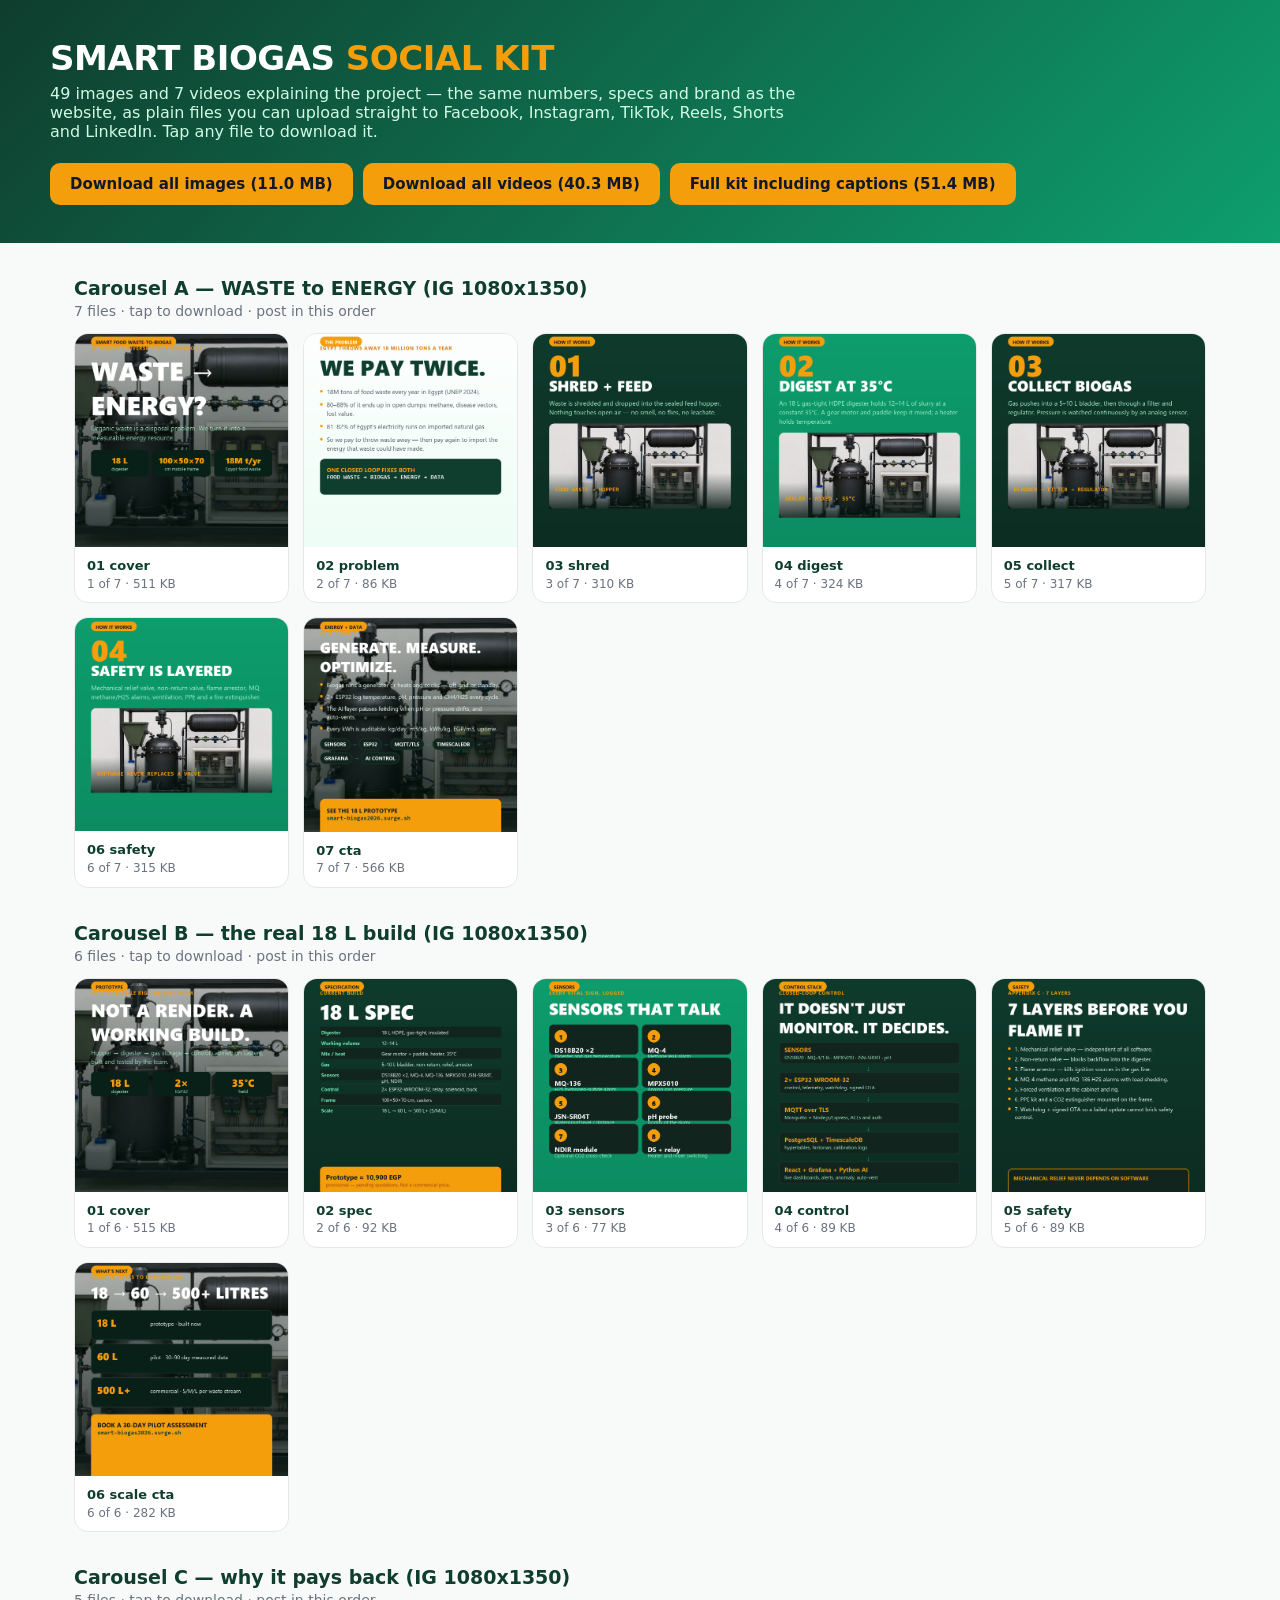
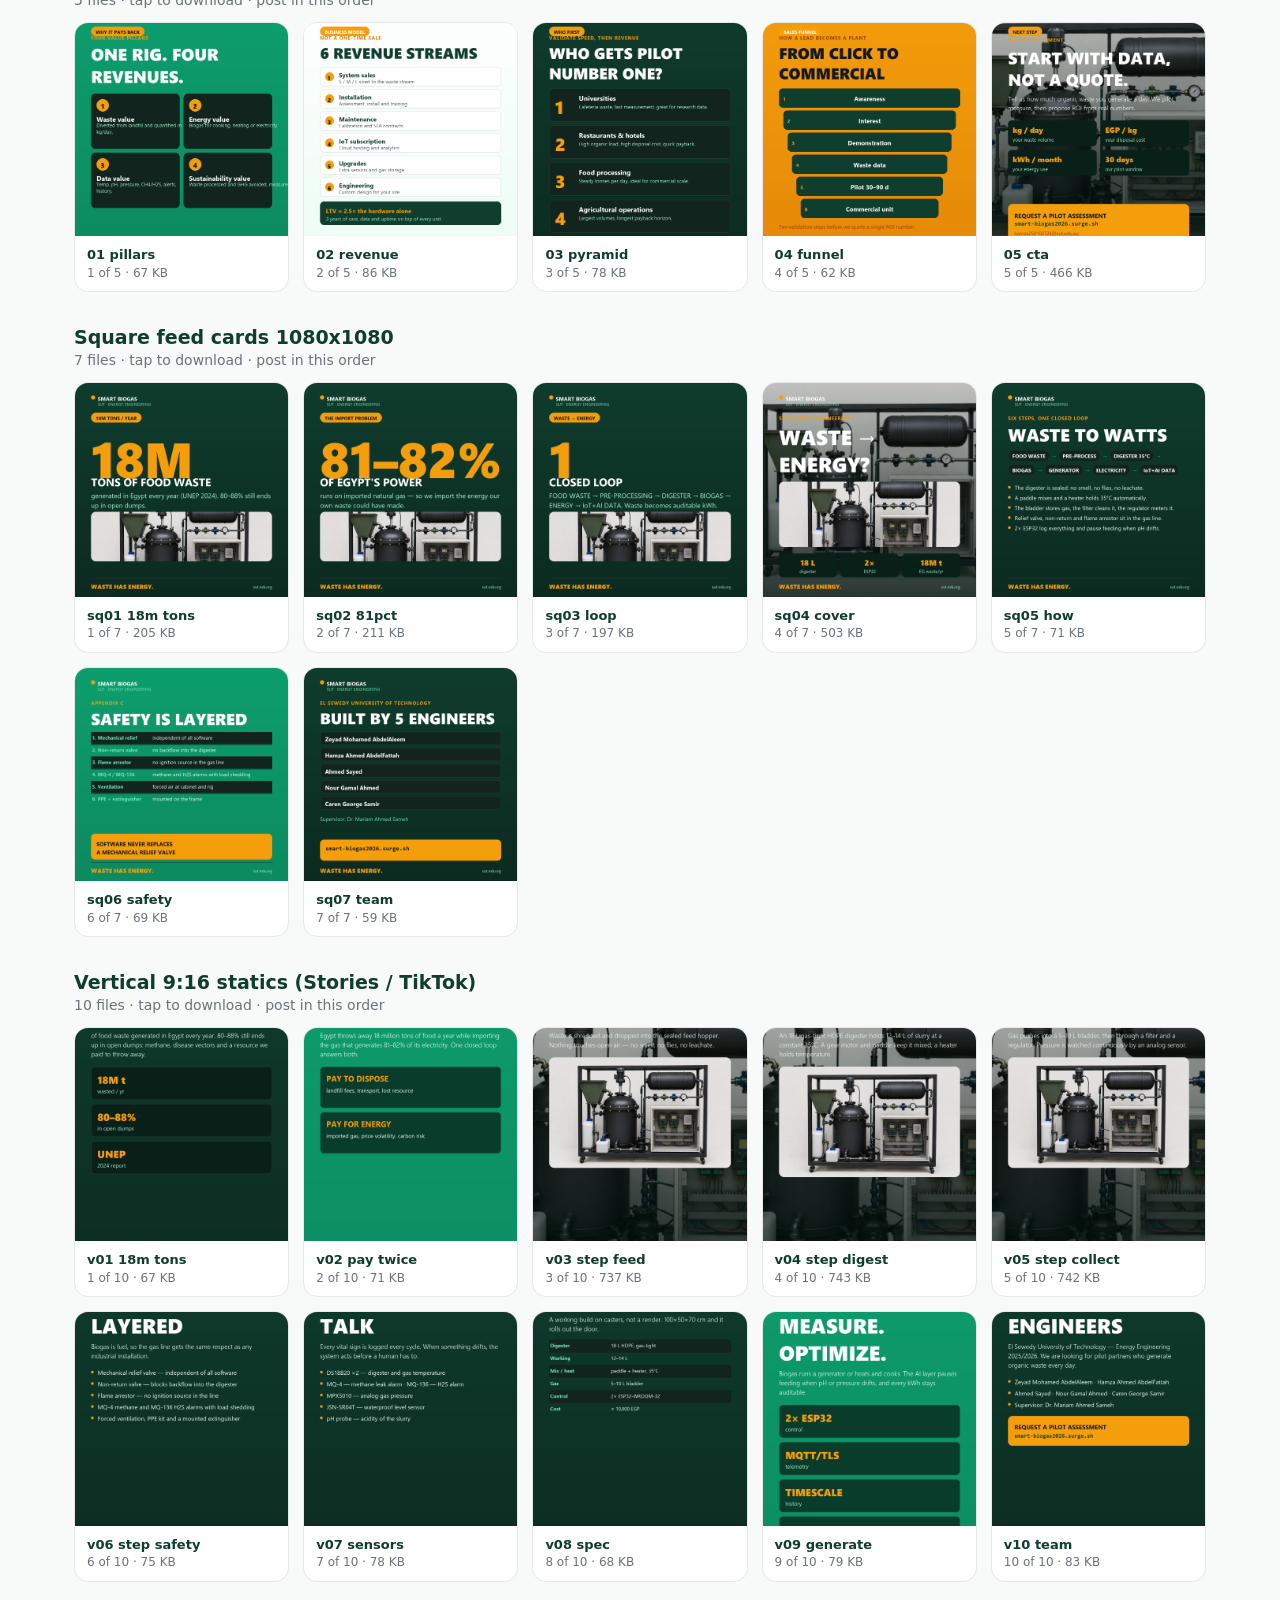
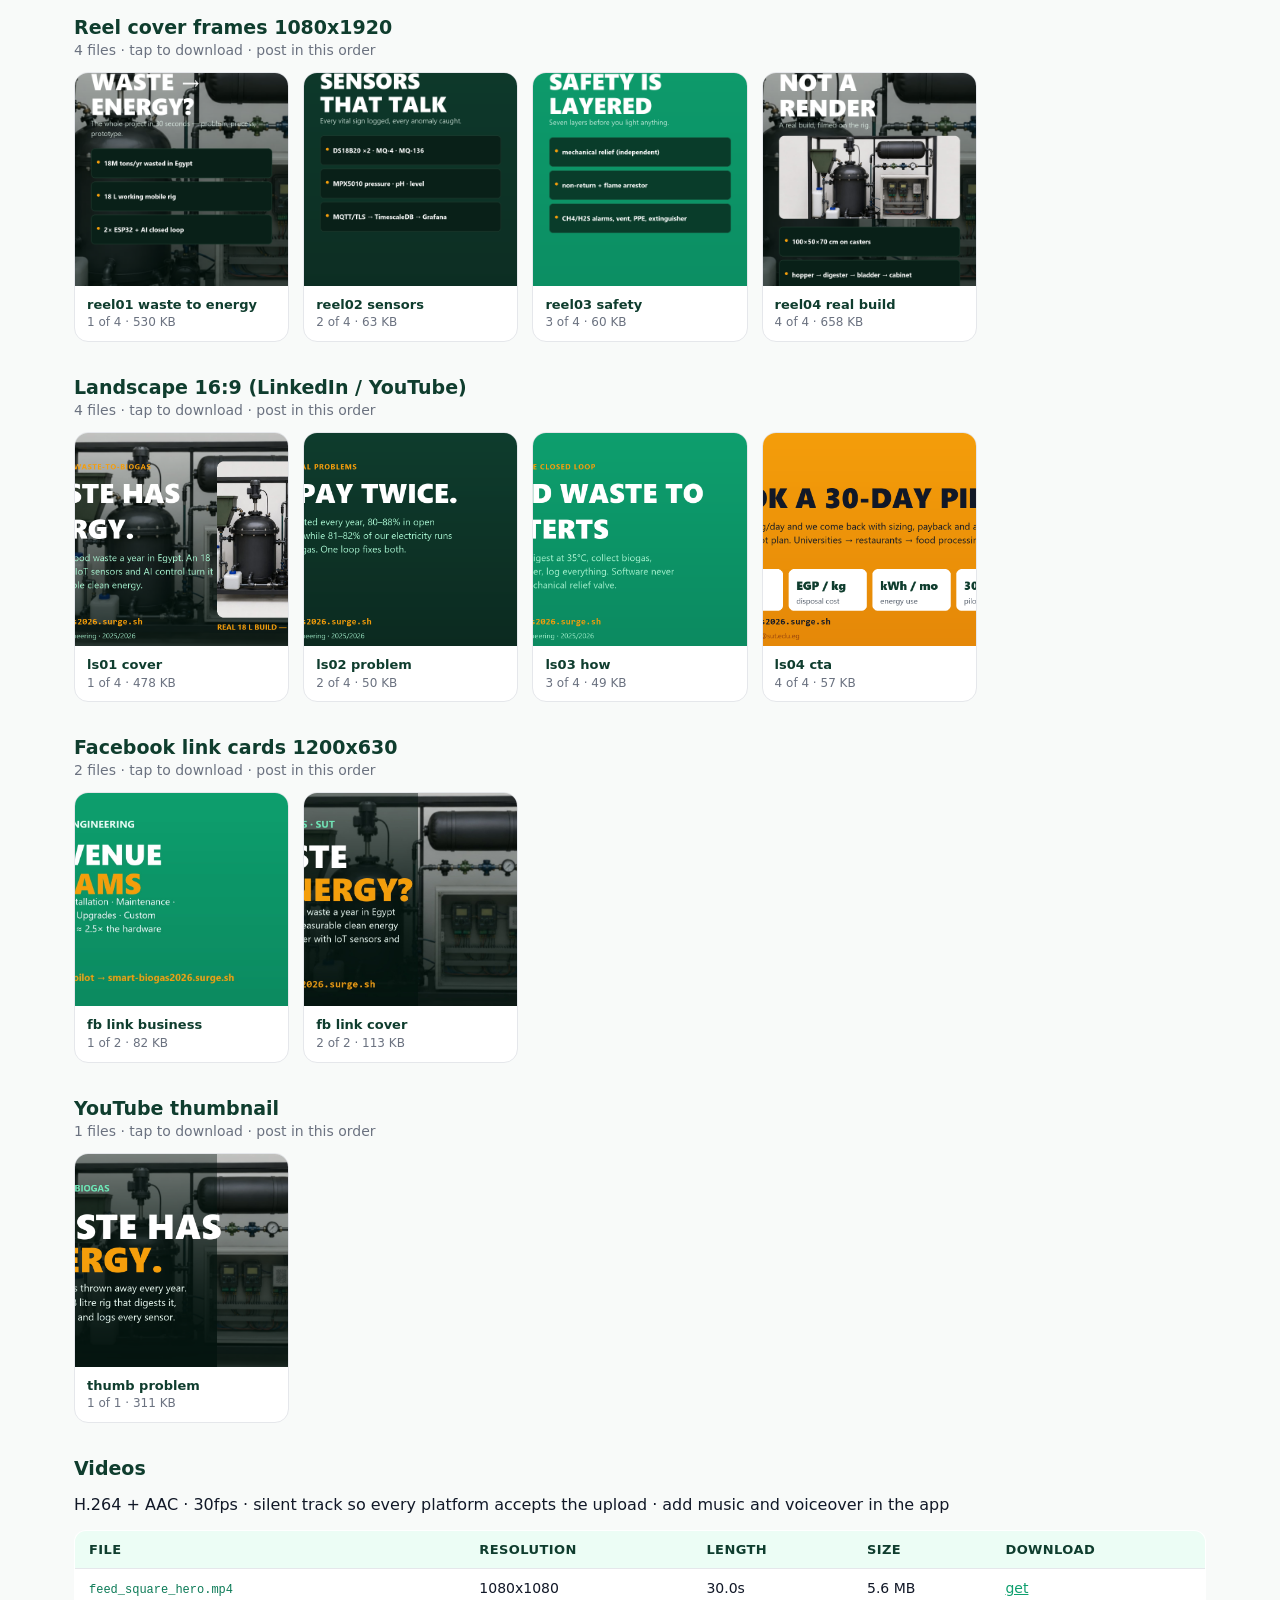
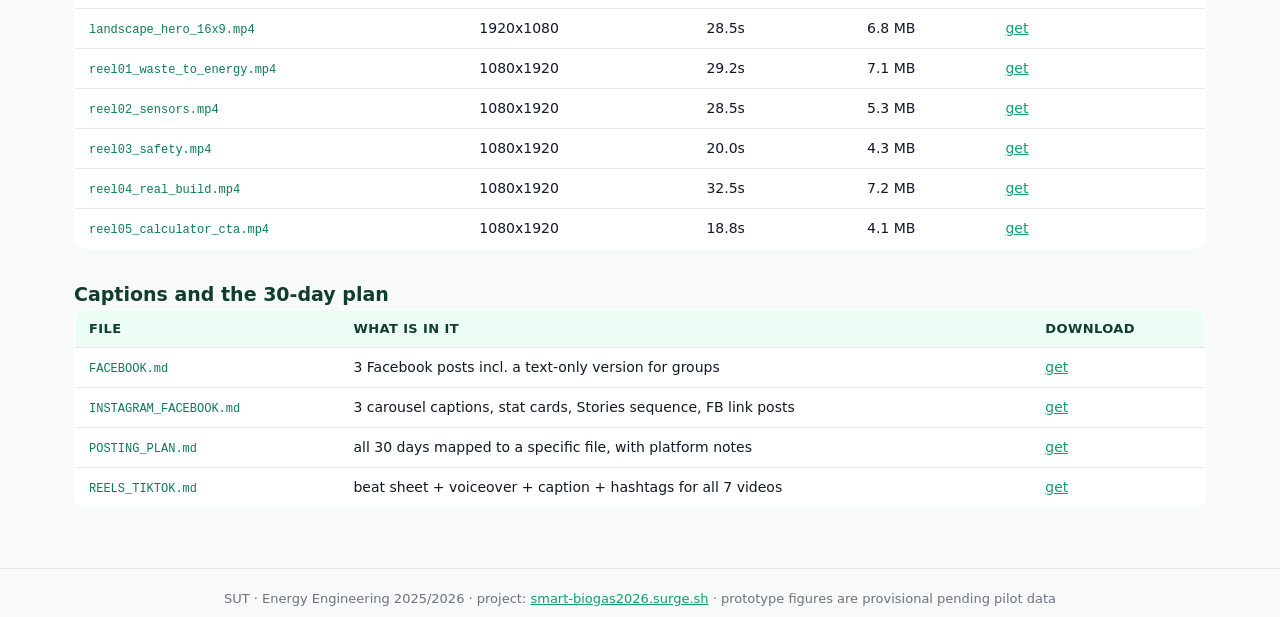
==== campaign/social/index.html @ a732ddb9 "feat(social): Smart Biogas social media kit - 49 images, 7 videos, captions, 30-day plan, download g" ====
<!DOCTYPE html><html lang=en><head><meta charset=utf-8>
<meta name=viewport content="width=device-width,initial-scale=1">
<title>Smart Biogas — social media kit (images + videos)</title>
<style>
:root{--green:#0F3D2E;--teal:#0E9F6E;--amber:#F59E0B;--bg:#F8FAF9;--line:#E5E7EB;--muted:#6B7280}
*{box-sizing:border-box}
body{margin:0;font-family:"Segoe UI",system-ui,Arial,sans-serif;background:var(--bg);color:#111827}
header{background:linear-gradient(135deg,#0F3D2E,#0E9F6E);color:#fff;padding:38px 24px}
header .in{max-width:1180px;margin:0 auto}
h1{margin:0 0 6px;font-size:34px;letter-spacing:-.5px}
h1 span{color:var(--amber)}
header p{margin:0;color:#D1FAE5;font-size:16px;max-width:760px}
.bar{max-width:1180px;margin:22px auto 0;display:flex;gap:10px;flex-wrap:wrap}
a.btn{display:inline-block;background:var(--amber);color:#111827;font-weight:700;text-decoration:none;
padding:12px 20px;border-radius:10px;font-size:15px}
a.btn.ghost{background:rgba(255,255,255,.14);color:#fff}
main{max-width:1180px;margin:26px auto 60px;padding:0 24px}
h2{font-size:19px;margin:34px 0 4px;color:var(--green)}
.note{color:var(--muted);font-size:14px;margin:0 0 14px}
.grid{display:grid;grid-template-columns:repeat(auto-fill,minmax(190px,1fr));gap:14px}
.tile{background:#fff;border:1px solid var(--line);border-radius:14px;overflow:hidden;display:flex;
flex-direction:column;text-decoration:none;color:inherit}
.tile:hover{border-color:var(--teal);box-shadow:0 6px 18px rgba(15,61,46,.12)}
.tile .ph{aspect-ratio:1/1;background:linear-gradient(135deg,#0F3D2E,#0E9F6E);display:flex;
align-items:center;justify-content:center;overflow:hidden}
.tile .ph img{width:100%;height:100%;object-fit:cover}
.tile .ph.v{aspect-ratio:9/16}
.tile .ph.w{aspect-ratio:16/9}
.tile .meta{padding:10px 12px;font-size:13px;line-height:1.35}
.tile .meta b{display:block;color:var(--green);font-size:13px}
.tile .meta span{color:var(--muted);font-size:12px}
table{width:100%;border-collapse:collapse;background:#fff;border:1px solid var(--line);border-radius:12px;overflow:hidden}
th,td{padding:11px 14px;text-align:left;font-size:14px;border-bottom:1px solid var(--line)}
th{background:#ECFDF5;color:var(--green);font-size:13px;text-transform:uppercase;letter-spacing:.4px}
td code{font-size:12px;color:#0B7A56}
a{color:var(--teal)}
footer{border-top:1px solid var(--line);margin-top:40px;padding:22px 24px;color:var(--muted);font-size:13px;text-align:center}
</style></head><body>
<header><div class="in"><h1>SMART BIOGAS <span>SOCIAL KIT</span></h1><p>49 images and 7 videos explaining the project — the same numbers, specs and brand as the website, as plain files you can upload straight to Facebook, Instagram, TikTok, Reels, Shorts and LinkedIn. Tap any file to download it.</p><div class=bar><a class=btn href="https://smart-biogas-social.surge.sh/Smart_Biogas_Social_IMAGES.zip" download>Download all images (11.0 MB)</a><a class=btn href="https://smart-biogas-social.surge.sh/Smart_Biogas_Social_VIDEOS.zip" download>Download all videos (40.3 MB)</a><a class=btn ghost href="https://smart-biogas-social.surge.sh/Smart_Biogas_Social_KIT.zip" download>Full kit including captions (51.4 MB)</a></div></div></header>
<main>
<h2>Carousel A — WASTE to ENERGY (IG 1080x1350)</h2>
<p class=note>7 files · tap to download · post in this order</p>
<div class=grid>
<a class="tile" href="images/ig01_waste_to_energy/01_cover.png" download><div class="ph"><img loading="lazy" src="images/ig01_waste_to_energy/01_cover.png" alt=""></div><div class="meta"><b>01 cover</b><span>1 of 7 · 511 KB</span></div></a>
<a class="tile" href="images/ig01_waste_to_energy/02_problem.png" download><div class="ph"><img loading="lazy" src="images/ig01_waste_to_energy/02_problem.png" alt=""></div><div class="meta"><b>02 problem</b><span>2 of 7 · 86 KB</span></div></a>
<a class="tile" href="images/ig01_waste_to_energy/03_shred.png" download><div class="ph"><img loading="lazy" src="images/ig01_waste_to_energy/03_shred.png" alt=""></div><div class="meta"><b>03 shred</b><span>3 of 7 · 310 KB</span></div></a>
<a class="tile" href="images/ig01_waste_to_energy/04_digest.png" download><div class="ph"><img loading="lazy" src="images/ig01_waste_to_energy/04_digest.png" alt=""></div><div class="meta"><b>04 digest</b><span>4 of 7 · 324 KB</span></div></a>
<a class="tile" href="images/ig01_waste_to_energy/05_collect.png" download><div class="ph"><img loading="lazy" src="images/ig01_waste_to_energy/05_collect.png" alt=""></div><div class="meta"><b>05 collect</b><span>5 of 7 · 317 KB</span></div></a>
<a class="tile" href="images/ig01_waste_to_energy/06_safety.png" download><div class="ph"><img loading="lazy" src="images/ig01_waste_to_energy/06_safety.png" alt=""></div><div class="meta"><b>06 safety</b><span>6 of 7 · 315 KB</span></div></a>
<a class="tile" href="images/ig01_waste_to_energy/07_cta.png" download><div class="ph"><img loading="lazy" src="images/ig01_waste_to_energy/07_cta.png" alt=""></div><div class="meta"><b>07 cta</b><span>7 of 7 · 566 KB</span></div></a>
</div>
<h2>Carousel B — the real 18 L build (IG 1080x1350)</h2>
<p class=note>6 files · tap to download · post in this order</p>
<div class=grid>
<a class="tile" href="images/ig05_real_build/01_cover.png" download><div class="ph"><img loading="lazy" src="images/ig05_real_build/01_cover.png" alt=""></div><div class="meta"><b>01 cover</b><span>1 of 6 · 515 KB</span></div></a>
<a class="tile" href="images/ig05_real_build/02_spec.png" download><div class="ph"><img loading="lazy" src="images/ig05_real_build/02_spec.png" alt=""></div><div class="meta"><b>02 spec</b><span>2 of 6 · 92 KB</span></div></a>
<a class="tile" href="images/ig05_real_build/03_sensors.png" download><div class="ph"><img loading="lazy" src="images/ig05_real_build/03_sensors.png" alt=""></div><div class="meta"><b>03 sensors</b><span>3 of 6 · 77 KB</span></div></a>
<a class="tile" href="images/ig05_real_build/04_control.png" download><div class="ph"><img loading="lazy" src="images/ig05_real_build/04_control.png" alt=""></div><div class="meta"><b>04 control</b><span>4 of 6 · 89 KB</span></div></a>
<a class="tile" href="images/ig05_real_build/05_safety.png" download><div class="ph"><img loading="lazy" src="images/ig05_real_build/05_safety.png" alt=""></div><div class="meta"><b>05 safety</b><span>5 of 6 · 89 KB</span></div></a>
<a class="tile" href="images/ig05_real_build/06_scale_cta.png" download><div class="ph"><img loading="lazy" src="images/ig05_real_build/06_scale_cta.png" alt=""></div><div class="meta"><b>06 scale cta</b><span>6 of 6 · 282 KB</span></div></a>
</div>
<h2>Carousel C — why it pays back (IG 1080x1350)</h2>
<p class=note>5 files · tap to download · post in this order</p>
<div class=grid>
<a class="tile" href="images/ig07_value/01_pillars.png" download><div class="ph"><img loading="lazy" src="images/ig07_value/01_pillars.png" alt=""></div><div class="meta"><b>01 pillars</b><span>1 of 5 · 67 KB</span></div></a>
<a class="tile" href="images/ig07_value/02_revenue.png" download><div class="ph"><img loading="lazy" src="images/ig07_value/02_revenue.png" alt=""></div><div class="meta"><b>02 revenue</b><span>2 of 5 · 86 KB</span></div></a>
<a class="tile" href="images/ig07_value/03_pyramid.png" download><div class="ph"><img loading="lazy" src="images/ig07_value/03_pyramid.png" alt=""></div><div class="meta"><b>03 pyramid</b><span>3 of 5 · 78 KB</span></div></a>
<a class="tile" href="images/ig07_value/04_funnel.png" download><div class="ph"><img loading="lazy" src="images/ig07_value/04_funnel.png" alt=""></div><div class="meta"><b>04 funnel</b><span>4 of 5 · 62 KB</span></div></a>
<a class="tile" href="images/ig07_value/05_cta.png" download><div class="ph"><img loading="lazy" src="images/ig07_value/05_cta.png" alt=""></div><div class="meta"><b>05 cta</b><span>5 of 5 · 466 KB</span></div></a>
</div>
<h2>Square feed cards 1080x1080</h2>
<p class=note>7 files · tap to download · post in this order</p>
<div class=grid>
<a class="tile" href="images/squares/sq01_18m_tons.png" download><div class="ph"><img loading="lazy" src="images/squares/sq01_18m_tons.png" alt=""></div><div class="meta"><b>sq01 18m tons</b><span>1 of 7 · 205 KB</span></div></a>
<a class="tile" href="images/squares/sq02_81pct.png" download><div class="ph"><img loading="lazy" src="images/squares/sq02_81pct.png" alt=""></div><div class="meta"><b>sq02 81pct</b><span>2 of 7 · 211 KB</span></div></a>
<a class="tile" href="images/squares/sq03_loop.png" download><div class="ph"><img loading="lazy" src="images/squares/sq03_loop.png" alt=""></div><div class="meta"><b>sq03 loop</b><span>3 of 7 · 197 KB</span></div></a>
<a class="tile" href="images/squares/sq04_cover.png" download><div class="ph"><img loading="lazy" src="images/squares/sq04_cover.png" alt=""></div><div class="meta"><b>sq04 cover</b><span>4 of 7 · 503 KB</span></div></a>
<a class="tile" href="images/squares/sq05_how.png" download><div class="ph"><img loading="lazy" src="images/squares/sq05_how.png" alt=""></div><div class="meta"><b>sq05 how</b><span>5 of 7 · 71 KB</span></div></a>
<a class="tile" href="images/squares/sq06_safety.png" download><div class="ph"><img loading="lazy" src="images/squares/sq06_safety.png" alt=""></div><div class="meta"><b>sq06 safety</b><span>6 of 7 · 69 KB</span></div></a>
<a class="tile" href="images/squares/sq07_team.png" download><div class="ph"><img loading="lazy" src="images/squares/sq07_team.png" alt=""></div><div class="meta"><b>sq07 team</b><span>7 of 7 · 59 KB</span></div></a>
</div>
<h2>Vertical 9:16 statics (Stories / TikTok)</h2>
<p class=note>10 files · tap to download · post in this order</p>
<div class=grid>
<a class="tile" href="images/vertical/v01_18m_tons.png" download><div class="ph"><img loading="lazy" src="images/vertical/v01_18m_tons.png" alt=""></div><div class="meta"><b>v01 18m tons</b><span>1 of 10 · 67 KB</span></div></a>
<a class="tile" href="images/vertical/v02_pay_twice.png" download><div class="ph"><img loading="lazy" src="images/vertical/v02_pay_twice.png" alt=""></div><div class="meta"><b>v02 pay twice</b><span>2 of 10 · 71 KB</span></div></a>
<a class="tile" href="images/vertical/v03_step_feed.png" download><div class="ph"><img loading="lazy" src="images/vertical/v03_step_feed.png" alt=""></div><div class="meta"><b>v03 step feed</b><span>3 of 10 · 737 KB</span></div></a>
<a class="tile" href="images/vertical/v04_step_digest.png" download><div class="ph"><img loading="lazy" src="images/vertical/v04_step_digest.png" alt=""></div><div class="meta"><b>v04 step digest</b><span>4 of 10 · 743 KB</span></div></a>
<a class="tile" href="images/vertical/v05_step_collect.png" download><div class="ph"><img loading="lazy" src="images/vertical/v05_step_collect.png" alt=""></div><div class="meta"><b>v05 step collect</b><span>5 of 10 · 742 KB</span></div></a>
<a class="tile" href="images/vertical/v06_step_safety.png" download><div class="ph"><img loading="lazy" src="images/vertical/v06_step_safety.png" alt=""></div><div class="meta"><b>v06 step safety</b><span>6 of 10 · 75 KB</span></div></a>
<a class="tile" href="images/vertical/v07_sensors.png" download><div class="ph"><img loading="lazy" src="images/vertical/v07_sensors.png" alt=""></div><div class="meta"><b>v07 sensors</b><span>7 of 10 · 78 KB</span></div></a>
<a class="tile" href="images/vertical/v08_spec.png" download><div class="ph"><img loading="lazy" src="images/vertical/v08_spec.png" alt=""></div><div class="meta"><b>v08 spec</b><span>8 of 10 · 68 KB</span></div></a>
<a class="tile" href="images/vertical/v09_generate.png" download><div class="ph"><img loading="lazy" src="images/vertical/v09_generate.png" alt=""></div><div class="meta"><b>v09 generate</b><span>9 of 10 · 79 KB</span></div></a>
<a class="tile" href="images/vertical/v10_team.png" download><div class="ph"><img loading="lazy" src="images/vertical/v10_team.png" alt=""></div><div class="meta"><b>v10 team</b><span>10 of 10 · 83 KB</span></div></a>
</div>
<h2>Reel cover frames 1080x1920</h2>
<p class=note>4 files · tap to download · post in this order</p>
<div class=grid>
<a class="tile" href="images/reels/reel01_waste_to_energy.png" download><div class="ph"><img loading="lazy" src="images/reels/reel01_waste_to_energy.png" alt=""></div><div class="meta"><b>reel01 waste to energy</b><span>1 of 4 · 530 KB</span></div></a>
<a class="tile" href="images/reels/reel02_sensors.png" download><div class="ph"><img loading="lazy" src="images/reels/reel02_sensors.png" alt=""></div><div class="meta"><b>reel02 sensors</b><span>2 of 4 · 63 KB</span></div></a>
<a class="tile" href="images/reels/reel03_safety.png" download><div class="ph"><img loading="lazy" src="images/reels/reel03_safety.png" alt=""></div><div class="meta"><b>reel03 safety</b><span>3 of 4 · 60 KB</span></div></a>
<a class="tile" href="images/reels/reel04_real_build.png" download><div class="ph"><img loading="lazy" src="images/reels/reel04_real_build.png" alt=""></div><div class="meta"><b>reel04 real build</b><span>4 of 4 · 658 KB</span></div></a>
</div>
<h2>Landscape 16:9 (LinkedIn / YouTube)</h2>
<p class=note>4 files · tap to download · post in this order</p>
<div class=grid>
<a class="tile" href="images/landscape/ls01_cover.png" download><div class="ph"><img loading="lazy" src="images/landscape/ls01_cover.png" alt=""></div><div class="meta"><b>ls01 cover</b><span>1 of 4 · 478 KB</span></div></a>
<a class="tile" href="images/landscape/ls02_problem.png" download><div class="ph"><img loading="lazy" src="images/landscape/ls02_problem.png" alt=""></div><div class="meta"><b>ls02 problem</b><span>2 of 4 · 50 KB</span></div></a>
<a class="tile" href="images/landscape/ls03_how.png" download><div class="ph"><img loading="lazy" src="images/landscape/ls03_how.png" alt=""></div><div class="meta"><b>ls03 how</b><span>3 of 4 · 49 KB</span></div></a>
<a class="tile" href="images/landscape/ls04_cta.png" download><div class="ph"><img loading="lazy" src="images/landscape/ls04_cta.png" alt=""></div><div class="meta"><b>ls04 cta</b><span>4 of 4 · 57 KB</span></div></a>
</div>
<h2>Facebook link cards 1200x630</h2>
<p class=note>2 files · tap to download · post in this order</p>
<div class=grid>
<a class="tile" href="images/facebook/fb_link_business.jpg" download><div class="ph"><img loading="lazy" src="images/facebook/fb_link_business.jpg" alt=""></div><div class="meta"><b>fb link business</b><span>1 of 2 · 82 KB</span></div></a>
<a class="tile" href="images/facebook/fb_link_cover.jpg" download><div class="ph"><img loading="lazy" src="images/facebook/fb_link_cover.jpg" alt=""></div><div class="meta"><b>fb link cover</b><span>2 of 2 · 113 KB</span></div></a>
</div>
<h2>YouTube thumbnail</h2>
<p class=note>1 files · tap to download · post in this order</p>
<div class=grid>
<a class="tile" href="images/youtube/thumb_problem.png" download><div class="ph"><img loading="lazy" src="images/youtube/thumb_problem.png" alt=""></div><div class="meta"><b>thumb problem</b><span>1 of 1 · 311 KB</span></div></a>
</div>
<h2>Videos</h2>
<p class=note">H.264 + AAC · 30fps · silent track so every platform accepts the upload · add music and voiceover in the app</p>
<table><tr><th>File</th><th>Resolution</th><th>Length</th><th>Size</th><th>Download</th></tr>
<tr><td><code>feed_square_hero.mp4</code></td><td>1080x1080</td><td>30.0s</td><td>5.6 MB</td><td><a href="videos/feed_square_hero.mp4" download>get</a></td></tr>
<tr><td><code>landscape_hero_16x9.mp4</code></td><td>1920x1080</td><td>28.5s</td><td>6.8 MB</td><td><a href="videos/landscape_hero_16x9.mp4" download>get</a></td></tr>
<tr><td><code>reel01_waste_to_energy.mp4</code></td><td>1080x1920</td><td>29.2s</td><td>7.1 MB</td><td><a href="videos/reel01_waste_to_energy.mp4" download>get</a></td></tr>
<tr><td><code>reel02_sensors.mp4</code></td><td>1080x1920</td><td>28.5s</td><td>5.3 MB</td><td><a href="videos/reel02_sensors.mp4" download>get</a></td></tr>
<tr><td><code>reel03_safety.mp4</code></td><td>1080x1920</td><td>20.0s</td><td>4.3 MB</td><td><a href="videos/reel03_safety.mp4" download>get</a></td></tr>
<tr><td><code>reel04_real_build.mp4</code></td><td>1080x1920</td><td>32.5s</td><td>7.2 MB</td><td><a href="videos/reel04_real_build.mp4" download>get</a></td></tr>
<tr><td><code>reel05_calculator_cta.mp4</code></td><td>1080x1920</td><td>18.8s</td><td>4.1 MB</td><td><a href="videos/reel05_calculator_cta.mp4" download>get</a></td></tr>
</table>
<h2>Captions and the 30-day plan</h2><table><tr><th>File</th><th>What is in it</th><th>Download</th></tr>
<tr><td><code>FACEBOOK.md</code></td><td>3 Facebook posts incl. a text-only version for groups</td><td><a href="captions/FACEBOOK.md" download>get</a></td></tr>
<tr><td><code>INSTAGRAM_FACEBOOK.md</code></td><td>3 carousel captions, stat cards, Stories sequence, FB link posts</td><td><a href="captions/INSTAGRAM_FACEBOOK.md" download>get</a></td></tr>
<tr><td><code>POSTING_PLAN.md</code></td><td>all 30 days mapped to a specific file, with platform notes</td><td><a href="captions/POSTING_PLAN.md" download>get</a></td></tr>
<tr><td><code>REELS_TIKTOK.md</code></td><td>beat sheet + voiceover + caption + hashtags for all 7 videos</td><td><a href="captions/REELS_TIKTOK.md" download>get</a></td></tr>
</table>
</main>
<footer>SUT · Energy Engineering 2025/2026 · project: <a href=https://smart-biogas2026.surge.sh>smart-biogas2026.surge.sh</a> · prototype figures are provisional pending pilot data</footer></body></html>
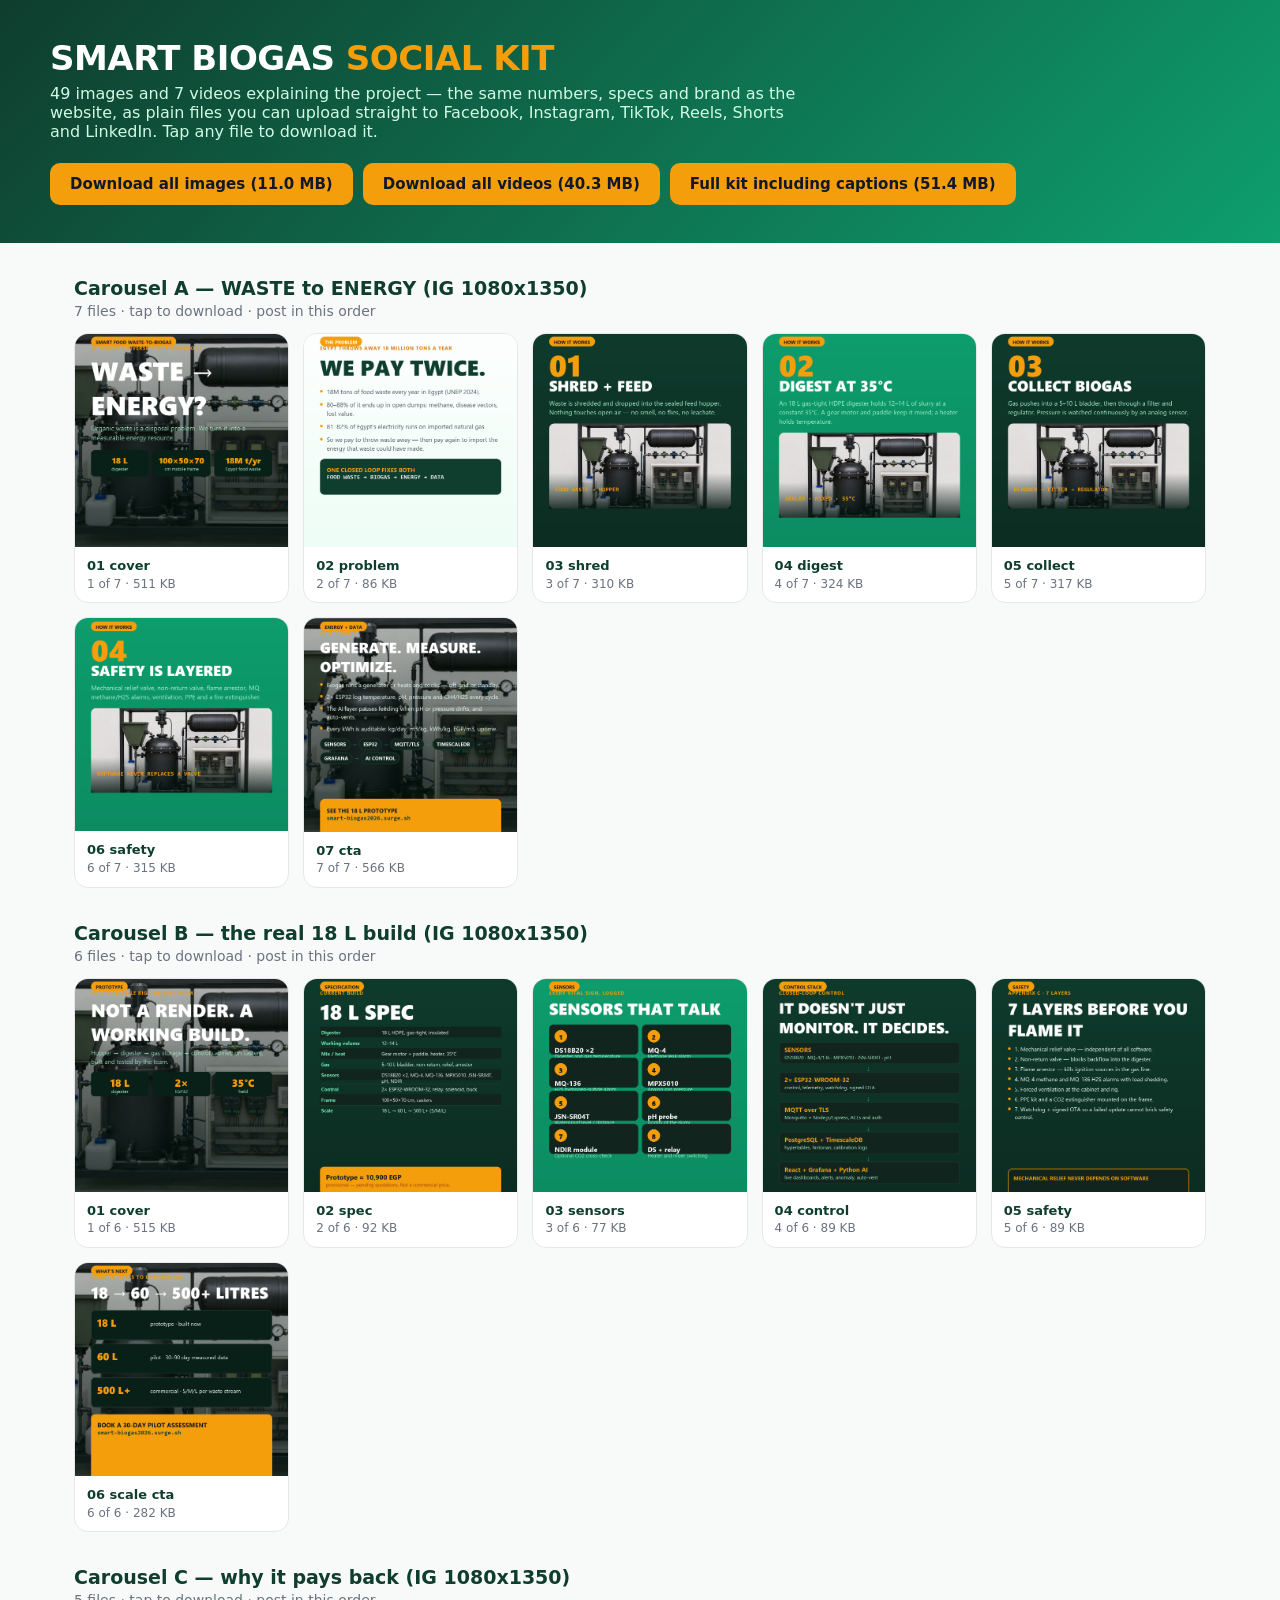
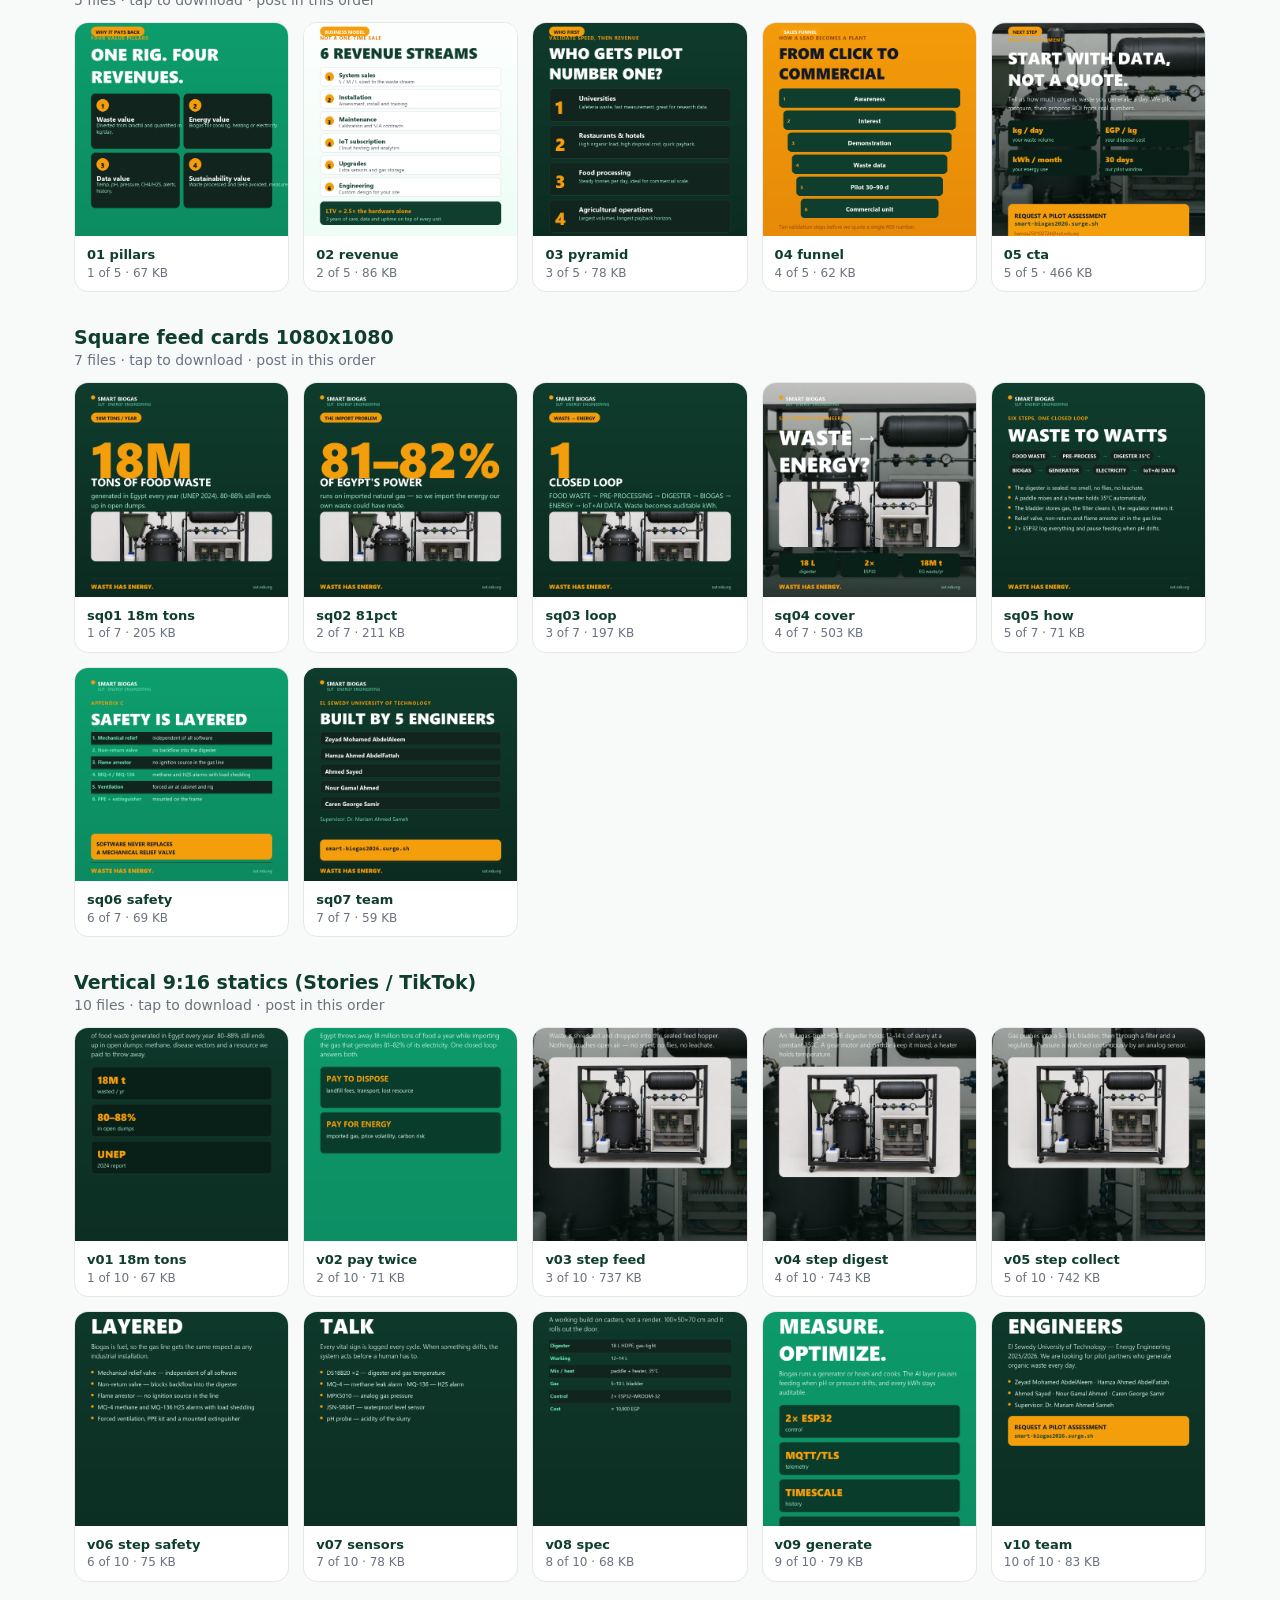
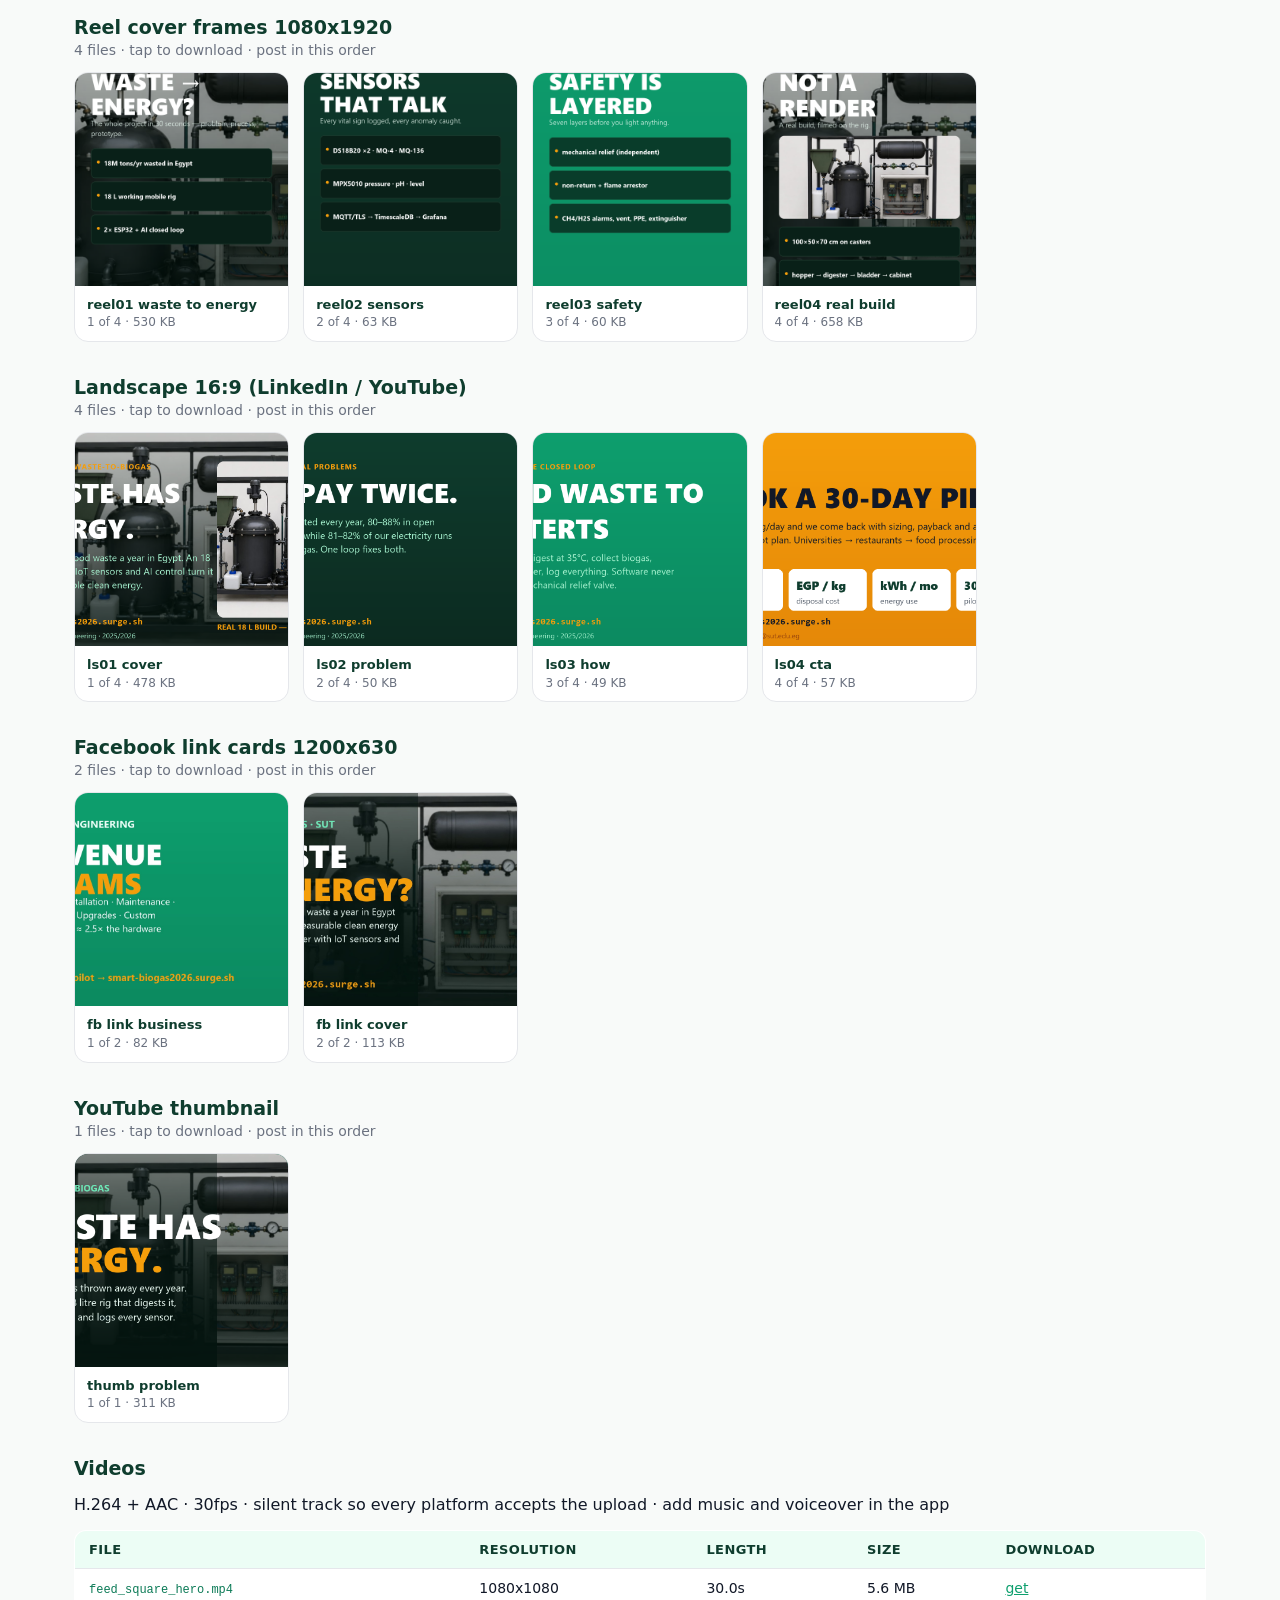
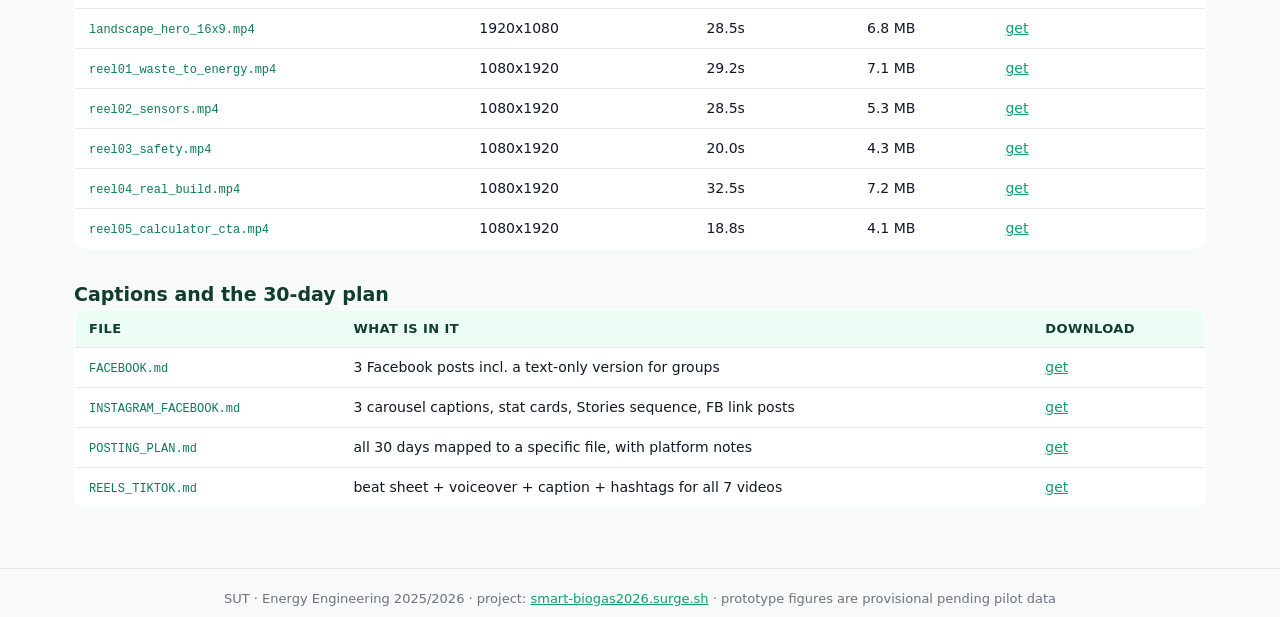
==== commit 092bef48: "fix(social): point kit downloads at GitHub Release assets (Surge returns 451 on some edges)" ====
--- a/campaign/social/index.html
+++ b/campaign/social/index.html
@@ -36,7 +36,7 @@
 a{color:var(--teal)}
 footer{border-top:1px solid var(--line);margin-top:40px;padding:22px 24px;color:var(--muted);font-size:13px;text-align:center}
 </style></head><body>
-<header><div class="in"><h1>SMART BIOGAS <span>SOCIAL KIT</span></h1><p>49 images and 7 videos explaining the project — the same numbers, specs and brand as the website, as plain files you can upload straight to Facebook, Instagram, TikTok, Reels, Shorts and LinkedIn. Tap any file to download it.</p><div class=bar><a class=btn href="https://smart-biogas-social.surge.sh/Smart_Biogas_Social_IMAGES.zip" download>Download all images (11.0 MB)</a><a class=btn href="https://smart-biogas-social.surge.sh/Smart_Biogas_Social_VIDEOS.zip" download>Download all videos (40.3 MB)</a><a class=btn ghost href="https://smart-biogas-social.surge.sh/Smart_Biogas_Social_KIT.zip" download>Full kit including captions (51.4 MB)</a></div></div></header>
+<header><div class="in"><h1>SMART BIOGAS <span>SOCIAL KIT</span></h1><p>49 images and 7 videos explaining the project — the same numbers, specs and brand as the website, as plain files you can upload straight to Facebook, Instagram, TikTok, Reels, Shorts and LinkedIn. Tap any file to download it.</p><div class=bar><a class=btn href="https://github.com/tony70-gamal/opencode/releases/download/social-kit-v1/Smart_Biogas_Social_IMAGES.zip" download>Download all images (11.0 MB)</a><a class=btn href="https://github.com/tony70-gamal/opencode/releases/download/social-kit-v1/Smart_Biogas_Social_VIDEOS.zip" download>Download all videos (40.3 MB)</a><a class=btn ghost href="https://github.com/tony70-gamal/opencode/releases/download/social-kit-v1/Smart_Biogas_Social_KIT.zip" download>Full kit including captions (51.4 MB)</a></div></div></header>
 <main>
 <h2>Carousel A — WASTE to ENERGY (IG 1080x1350)</h2>
 <p class=note>7 files · tap to download · post in this order</p>
